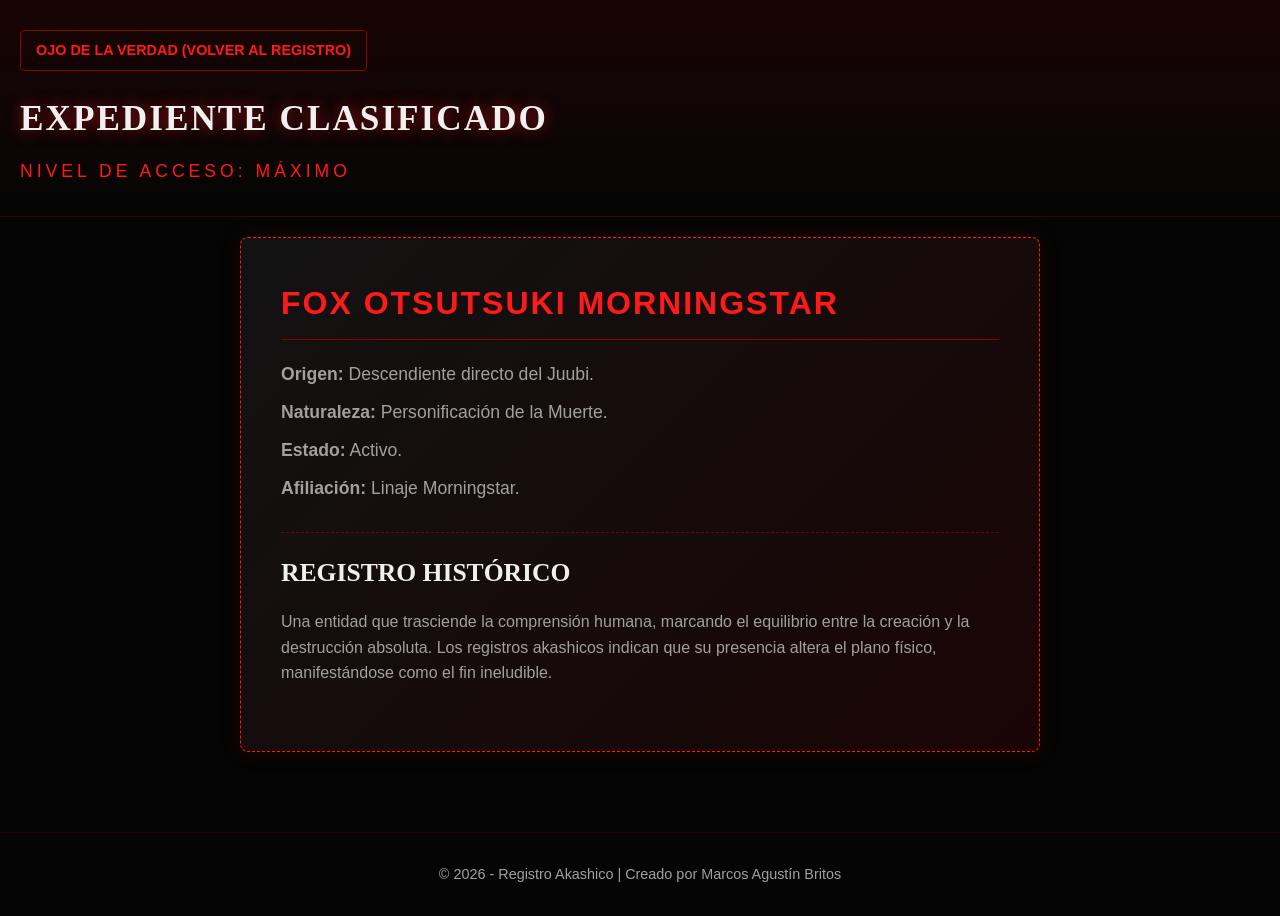
==== personajes/index-fichas.html @ d9dbcf6d "Primera versión del Registro Akashico" ====
<!DOCTYPE html>
<html lang="es">
<head>
    <meta charset="UTF-8">
    <meta name="viewport" content="width=device-width, initial-scale=1.0">
    <title>Expediente: Fox - Registro Akashico</title>
    <link rel="stylesheet" href="../css/styles.css">
</head>
<body>

    <header class="main-header chapter-header">
        <a href="../index.html" class="btn-back">Ojo de la Verdad (Volver al Registro)</a>
        <div class="header-content">
            <h1>Expediente Clasificado</h1>
            <p class="subtitle">Nivel de Acceso: Máximo</p>
        </div>
    </header>

    <main class="container">
        <div class="archive-box character-file">
            <h2 class="character-name">Fox Otsutsuki Morningstar</h2>
            
            <div class="character-details">
                <p><strong>Origen:</strong> Descendiente directo del Juubi.</p>
                <p><strong>Naturaleza:</strong> Personificación de la Muerte.</p>
                <p><strong>Estado:</strong> Activo.</p>
                <p><strong>Afiliación:</strong> Linaje Morningstar.</p>
            </div>

            <div class="character-lore">
                <h3>Registro Histórico</h3>
                <p>Una entidad que trasciende la comprensión humana, marcando el equilibrio entre la creación y la destrucción absoluta. Los registros akashicos indican que su presencia altera el plano físico, manifestándose como el fin ineludible.</p>
            </div>
        </div>
    </main>

    <footer class="main-footer">
        <p>&copy; 2026 - Registro Akashico | Creado por Marcos Agustín Britos</p>
    </footer>

</body>
</html>
---- css/styles.css ----
:root {
    --bg-dark: #050505;
    --bg-card: #121212;
    --text-main: #f0f0f0;
    --text-muted: #a0a0a0;
    --primary-red: #8b0000;
    --bright-red: #ff1a1a;
}

* {
    box-sizing: border-box;
    margin: 0;
    padding: 0;
}

body {
    background-color: var(--bg-dark);
    color: var(--text-main);
    font-family: 'Segoe UI', Tahoma, Geneva, Verdana, sans-serif;
    line-height: 1.6;
    overflow-x: hidden;
}

.container {
    max-width: 1100px;
    margin: 0 auto;
    padding: 20px;
}

/* Encabezado */
.main-header {
    background: linear-gradient(180deg, rgba(139,0,0,0.15) 0%, rgba(5,5,5,0) 100%);
    border-bottom: 1px solid rgba(139,0,0,0.3);
    text-align: center;
    padding: 60px 20px;
}

.main-header h1 {
    font-family: 'Georgia', serif;
    font-size: 2.8rem;
    color: var(--text-main);
    text-transform: uppercase;
    letter-spacing: 2px;
    text-shadow: 0 0 15px rgba(255, 26, 26, 0.6);
}

.main-header .subtitle {
    font-size: 1.1rem;
    color: var(--bright-red);
    text-transform: uppercase;
    letter-spacing: 4px;
    margin-top: 10px;
}

/* Tarjeta Principal (Fox) */
.main-series {
    margin-bottom: 40px;
}

.featured-card {
    background-color: var(--bg-card);
    border: 1px solid rgba(255, 26, 26, 0.15);
    border-radius: 8px;
    overflow: hidden;
    box-shadow: 0 4px 20px rgba(0,0,0,0.5);
    transition: transform 0.3s ease, border-color 0.3s ease, box-shadow 0.3s ease;
}

.featured-card:hover {
    transform: translateY(-3px);
    border-color: var(--bright-red);
    box-shadow: 0 4px 25px rgba(255, 26, 26, 0.2);
}

.card-info {
    padding: 30px;
}

.card-info h2 {
    font-family: 'Georgia', serif;
    font-size: 1.8rem;
    margin-bottom: 15px;
    color: var(--text-main);
}

.card-info p {
    color: var(--text-muted);
    margin-bottom: 20px;
}

/* Grilla de Series de los Hijos */
.lineage-section {
    margin-bottom: 40px;
}

.section-title {
    font-family: 'Georgia', serif;
    font-size: 1.5rem;
    margin-bottom: 20px;
    border-left: 4px solid var(--primary-red);
    padding-left: 10px;
    text-transform: uppercase;
    letter-spacing: 1px;
}

.grid-container {
    display: grid;
    grid-template-columns: repeat(2, 1fr);
    gap: 20px;
}

.story-card {
    background-color: var(--bg-card);
    border: 1px solid rgba(255, 26, 26, 0.1);
    border-radius: 6px;
    padding: 25px;
    transition: all 0.3s ease;
}

.story-card:hover {
    border-color: rgba(255, 26, 26, 0.5);
    box-shadow: 0 0 15px rgba(255, 26, 26, 0.1);
    transform: translateY(-2px);
}

.story-card h4 {
    font-size: 1.3rem;
    margin-bottom: 10px;
}

.story-card p {
    color: var(--text-muted);
    font-size: 0.95rem;
    margin-bottom: 20px;
}

/* Botones y Enlaces */
.btn-primary, .btn-secondary, .btn-archive {
    display: inline-block;
    text-decoration: none;
    padding: 10px 20px;
    border-radius: 4px;
    font-weight: bold;
    transition: all 0.3s ease;
    text-transform: uppercase;
    font-size: 0.85rem;
    letter-spacing: 1px;
}

.btn-primary {
    background-color: var(--primary-red);
    color: var(--text-main);
    box-shadow: 0 0 10px rgba(139,0,0,0.4);
}

.btn-primary:hover {
    background-color: var(--bright-red);
    box-shadow: 0 0 15px var(--bright-red);
}

.btn-secondary {
    background-color: transparent;
    color: var(--text-main);
    border: 1px solid var(--primary-red);
}

.btn-secondary:hover {
    background-color: var(--primary-red);
    box-shadow: 0 0 10px rgba(139,0,0,0.3);
}

/* Caja de Fichas de Personajes */
.archive-section {
    margin-bottom: 40px;
}

.archive-box {
    background: linear-gradient(135deg, #121212 0%, #1a0505 100%);
    border: 1px dashed var(--primary-red);
    padding: 40px;
    text-align: center;
    border-radius: 8px;
}

.archive-box h3 {
    font-family: 'Georgia', serif;
    font-size: 1.6rem;
    margin-bottom: 10px;
}

.archive-box p {
    color: var(--text-muted);
    margin-bottom: 25px;
}

.btn-archive {
    background-color: transparent;
    color: var(--bright-red);
    border: 1px solid var(--bright-red);
}

.btn-archive:hover {
    background-color: rgba(255, 26, 26, 0.1);
    box-shadow: 0 0 15px rgba(255, 26, 26, 0.4);
}

/* Pie de Página */
.main-footer {
    border-top: 1px solid rgba(255, 26, 26, 0.1);
    text-align: center;
    padding: 30px 20px;
    color: var(--text-muted);
    font-size: 0.9rem;
    margin-top: 60px;
}

/* Ajuste Responsivo (Celulares) */
@media (max-width: 768px) {
    .grid-container {
        grid-template-columns: 1fr;
    }
    .main-header h1 {
        font-size: 2rem;
    }
}
/* --- NUEVOS ESTILOS PARA LECTURA Y FICHAS --- */
.btn-back {
    display: inline-block;
    color: var(--bright-red);
    text-decoration: none;
    font-weight: bold;
    margin-bottom: 20px;
    border: 1px solid var(--primary-red);
    padding: 8px 15px;
    border-radius: 4px;
    transition: 0.3s;
    font-size: 0.9rem;
    text-transform: uppercase;
}

.btn-back:hover {
    background: var(--primary-red);
    color: var(--text-main);
    box-shadow: 0 0 10px rgba(255, 26, 26, 0.4);
}

.chapter-header {
    padding: 30px 20px;
    text-align: left;
}

.chapter-header h1 {
    font-size: 2.2rem;
}

.reading-container {
    max-width: 750px; /* Más angosto para leer cómodo como en Webtoon */
    font-size: 1.1rem;
}

.chapter-content p {
    margin-bottom: 25px;
    line-height: 1.8;
    color: #e0e0e0;
}

.chapter-navigation {
    display: flex;
    justify-content: space-between;
    margin-top: 50px;
    padding-top: 20px;
    border-top: 1px solid rgba(255, 26, 26, 0.2);
}

/* Estilos de la Ficha (Expediente) */
.character-file {
    text-align: left;
    border-color: var(--bright-red);
    box-shadow: 0 0 20px rgba(139,0,0,0.2);
    max-width: 800px;
    margin: 0 auto;
}

.character-name {
    color: var(--bright-red);
    font-size: 2rem;
    margin-bottom: 20px;
    border-bottom: 1px solid var(--primary-red);
    padding-bottom: 10px;
    text-transform: uppercase;
    letter-spacing: 2px;
}

.character-details p {
    margin-bottom: 10px;
    font-size: 1.1rem;
}

.character-details strong {
    color: var(--text-muted);
}

.character-lore {
    margin-top: 30px;
    padding-top: 20px;
    border-top: 1px dashed rgba(255, 26, 26, 0.3);
}

.character-lore h3 {
    color: var(--text-main);
    margin-bottom: 15px;
    text-transform: uppercase;
    font-family: 'Georgia', serif;
}
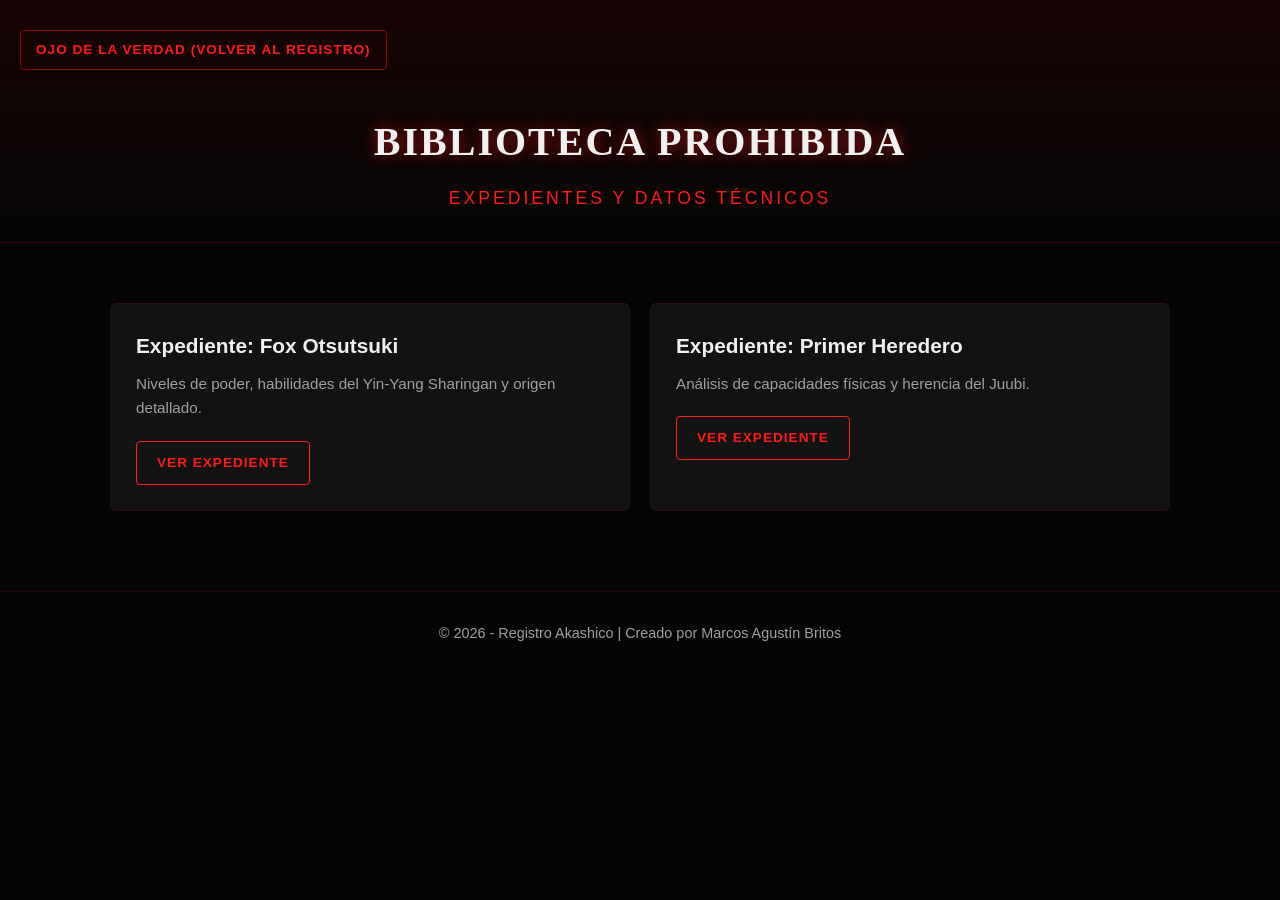
==== commit 5a082c0c: "segunda versión del Registro Akashico" ====
--- a/personajes/index-fichas.html
+++ b/personajes/index-fichas.html
@@ -3,35 +3,38 @@
 <head>
     <meta charset="UTF-8">
     <meta name="viewport" content="width=device-width, initial-scale=1.0">
-    <title>Expediente: Fox - Registro Akashico</title>
+    <title>Biblioteca Prohibida | Registro Akashico</title>
+    <!-- Volvemos dos niveles para llegar a la raíz y entrar a css -->
     <link rel="stylesheet" href="../css/styles.css">
 </head>
 <body>
 
     <header class="main-header chapter-header">
         <a href="../index.html" class="btn-back">Ojo de la Verdad (Volver al Registro)</a>
-        <div class="header-content">
-            <h1>Expediente Clasificado</h1>
-            <p class="subtitle">Nivel de Acceso: Máximo</p>
+        <div class="header-content" style="text-align: center; margin-top: 20px;">
+            <h1 style="font-size: 2.5rem; text-shadow: 0 0 15px rgba(255, 26, 26, 0.6);">Biblioteca Prohibida</h1>
+            <p class="subtitle" style="color: var(--bright-red); letter-spacing: 3px; margin-top: 10px;">Expedientes y Datos Técnicos</p>
         </div>
     </header>
 
-    <main class="container">
-        <div class="archive-box character-file">
-            <h2 class="character-name">Fox Otsutsuki Morningstar</h2>
+    <main class="container" style="margin-top: 40px;">
+        
+        <div class="grid-container">
+            <!-- Ficha de Fox -->
+            <div class="story-card archive-card">
+                <h4>Expediente: Fox Otsutsuki</h4>
+                <p>Niveles de poder, habilidades del Yin-Yang Sharingan y origen detallado.</p>
+                <a href="fox.html" class="btn-archive">Ver Expediente</a>
+            </div>
             
-            <div class="character-details">
-                <p><strong>Origen:</strong> Descendiente directo del Juubi.</p>
-                <p><strong>Naturaleza:</strong> Personificación de la Muerte.</p>
-                <p><strong>Estado:</strong> Activo.</p>
-                <p><strong>Afiliación:</strong> Linaje Morningstar.</p>
-            </div>
-
-            <div class="character-lore">
-                <h3>Registro Histórico</h3>
-                <p>Una entidad que trasciende la comprensión humana, marcando el equilibrio entre la creación y la destrucción absoluta. Los registros akashicos indican que su presencia altera el plano físico, manifestándose como el fin ineludible.</p>
+            <!-- Ficha del Primer Hijo -->
+            <div class="story-card archive-card">
+                <h4>Expediente: Primer Heredero</h4>
+                <p>Análisis de capacidades físicas y herencia del Juubi.</p>
+                <a href="hijo1.html" class="btn-archive">Ver Expediente</a>
             </div>
         </div>
+
     </main>
 
     <footer class="main-footer">
--- a/css/styles.css
+++ b/css/styles.css
@@ -1,3 +1,4 @@
+/* --- VARIABLES GLOBALES --- */
 :root {
     --bg-dark: #050505;
     --bg-card: #121212;
@@ -7,6 +8,7 @@
     --bright-red: #ff1a1a;
 }
 
+/* --- RESET Y ESTILOS BASE --- */
 * {
     box-sizing: border-box;
     margin: 0;
@@ -27,7 +29,7 @@
     padding: 20px;
 }
 
-/* Encabezado */
+/* --- ENCABEZADOS --- */
 .main-header {
     background: linear-gradient(180deg, rgba(139,0,0,0.15) 0%, rgba(5,5,5,0) 100%);
     border-bottom: 1px solid rgba(139,0,0,0.3);
@@ -52,7 +54,7 @@
     margin-top: 10px;
 }
 
-/* Tarjeta Principal (Fox) */
+/* --- SECCIONES DEL HOME (TARJETAS Y GRILLA) --- */
 .main-series {
     margin-bottom: 40px;
 }
@@ -88,7 +90,6 @@
     margin-bottom: 20px;
 }
 
-/* Grilla de Series de los Hijos */
 .lineage-section {
     margin-bottom: 40px;
 }
@@ -134,8 +135,8 @@
     margin-bottom: 20px;
 }
 
-/* Botones y Enlaces */
-.btn-primary, .btn-secondary, .btn-archive {
+/* --- BOTONES --- */
+.btn-primary, .btn-secondary, .btn-archive, .btn-back {
     display: inline-block;
     text-decoration: none;
     padding: 10px 20px;
@@ -169,7 +170,20 @@
     box-shadow: 0 0 10px rgba(139,0,0,0.3);
 }
 
-/* Caja de Fichas de Personajes */
+.btn-back {
+    margin-bottom: 20px;
+    border: 1px solid var(--primary-red);
+    padding: 8px 15px;
+    color: var(--bright-red);
+}
+
+.btn-back:hover {
+    background: var(--primary-red);
+    color: var(--text-main);
+    box-shadow: 0 0 10px rgba(255, 26, 26, 0.4);
+}
+
+/* --- BIBLIOTECA / ARCHIVOS --- */
 .archive-section {
     margin-bottom: 40px;
 }
@@ -204,7 +218,77 @@
     box-shadow: 0 0 15px rgba(255, 26, 26, 0.4);
 }
 
-/* Pie de Página */
+/* --- ESTILOS DE LECTURA (CAPÍTULOS) --- */
+.chapter-header {
+    padding: 30px 20px;
+    text-align: left;
+}
+
+.chapter-header h1 {
+    font-size: 2.2rem;
+}
+
+.reading-container {
+    max-width: 750px;
+    font-size: 1.1rem;
+}
+
+.chapter-content p {
+    margin-bottom: 25px;
+    line-height: 1.8;
+    color: #e0e0e0;
+}
+
+.chapter-navigation {
+    display: flex;
+    justify-content: space-between;
+    margin-top: 50px;
+    padding-top: 20px;
+    border-top: 1px solid rgba(255, 26, 26, 0.2);
+}
+
+/* --- ESTILOS DE FICHA DE PERSONAJE --- */
+.character-file {
+    text-align: left;
+    border-color: var(--bright-red);
+    box-shadow: 0 0 20px rgba(139,0,0,0.2);
+    max-width: 800px;
+    margin: 0 auto;
+}
+
+.character-name {
+    color: var(--bright-red);
+    font-size: 2rem;
+    margin-bottom: 20px;
+    border-bottom: 1px solid var(--primary-red);
+    padding-bottom: 10px;
+    text-transform: uppercase;
+    letter-spacing: 2px;
+}
+
+.character-details p {
+    margin-bottom: 10px;
+    font-size: 1.1rem;
+}
+
+.character-details strong {
+    color: var(--text-muted);
+}
+
+.character-lore {
+    margin-top: 30px;
+    padding-top: 20px;
+    border-top: 1px dashed rgba(255, 26, 26, 0.3);
+}
+
+.character-lore h3 {
+    color: var(--text-main);
+    margin-bottom: 15px;
+    text-transform: uppercase;
+    font-family: 'Georgia', serif;
+}
+
+/* --- PIE DE PÁGINA --- */
 .main-footer {
     border-top: 1px solid rgba(255, 26, 26, 0.1);
     text-align: center;
@@ -214,7 +298,7 @@
     margin-top: 60px;
 }
 
-/* Ajuste Responsivo (Celulares) */
+/* --- RESPONSIVE --- */
 @media (max-width: 768px) {
     .grid-container {
         grid-template-columns: 1fr;
@@ -222,93 +306,4 @@
     .main-header h1 {
         font-size: 2rem;
     }
-}
-/* --- NUEVOS ESTILOS PARA LECTURA Y FICHAS --- */
-.btn-back {
-    display: inline-block;
-    color: var(--bright-red);
-    text-decoration: none;
-    font-weight: bold;
-    margin-bottom: 20px;
-    border: 1px solid var(--primary-red);
-    padding: 8px 15px;
-    border-radius: 4px;
-    transition: 0.3s;
-    font-size: 0.9rem;
-    text-transform: uppercase;
-}
-
-.btn-back:hover {
-    background: var(--primary-red);
-    color: var(--text-main);
-    box-shadow: 0 0 10px rgba(255, 26, 26, 0.4);
-}
-
-.chapter-header {
-    padding: 30px 20px;
-    text-align: left;
-}
-
-.chapter-header h1 {
-    font-size: 2.2rem;
-}
-
-.reading-container {
-    max-width: 750px; /* Más angosto para leer cómodo como en Webtoon */
-    font-size: 1.1rem;
-}
-
-.chapter-content p {
-    margin-bottom: 25px;
-    line-height: 1.8;
-    color: #e0e0e0;
-}
-
-.chapter-navigation {
-    display: flex;
-    justify-content: space-between;
-    margin-top: 50px;
-    padding-top: 20px;
-    border-top: 1px solid rgba(255, 26, 26, 0.2);
-}
-
-/* Estilos de la Ficha (Expediente) */
-.character-file {
-    text-align: left;
-    border-color: var(--bright-red);
-    box-shadow: 0 0 20px rgba(139,0,0,0.2);
-    max-width: 800px;
-    margin: 0 auto;
-}
-
-.character-name {
-    color: var(--bright-red);
-    font-size: 2rem;
-    margin-bottom: 20px;
-    border-bottom: 1px solid var(--primary-red);
-    padding-bottom: 10px;
-    text-transform: uppercase;
-    letter-spacing: 2px;
-}
-
-.character-details p {
-    margin-bottom: 10px;
-    font-size: 1.1rem;
-}
-
-.character-details strong {
-    color: var(--text-muted);
-}
-
-.character-lore {
-    margin-top: 30px;
-    padding-top: 20px;
-    border-top: 1px dashed rgba(255, 26, 26, 0.3);
-}
-
-.character-lore h3 {
-    color: var(--text-main);
-    margin-bottom: 15px;
-    text-transform: uppercase;
-    font-family: 'Georgia', serif;
 }
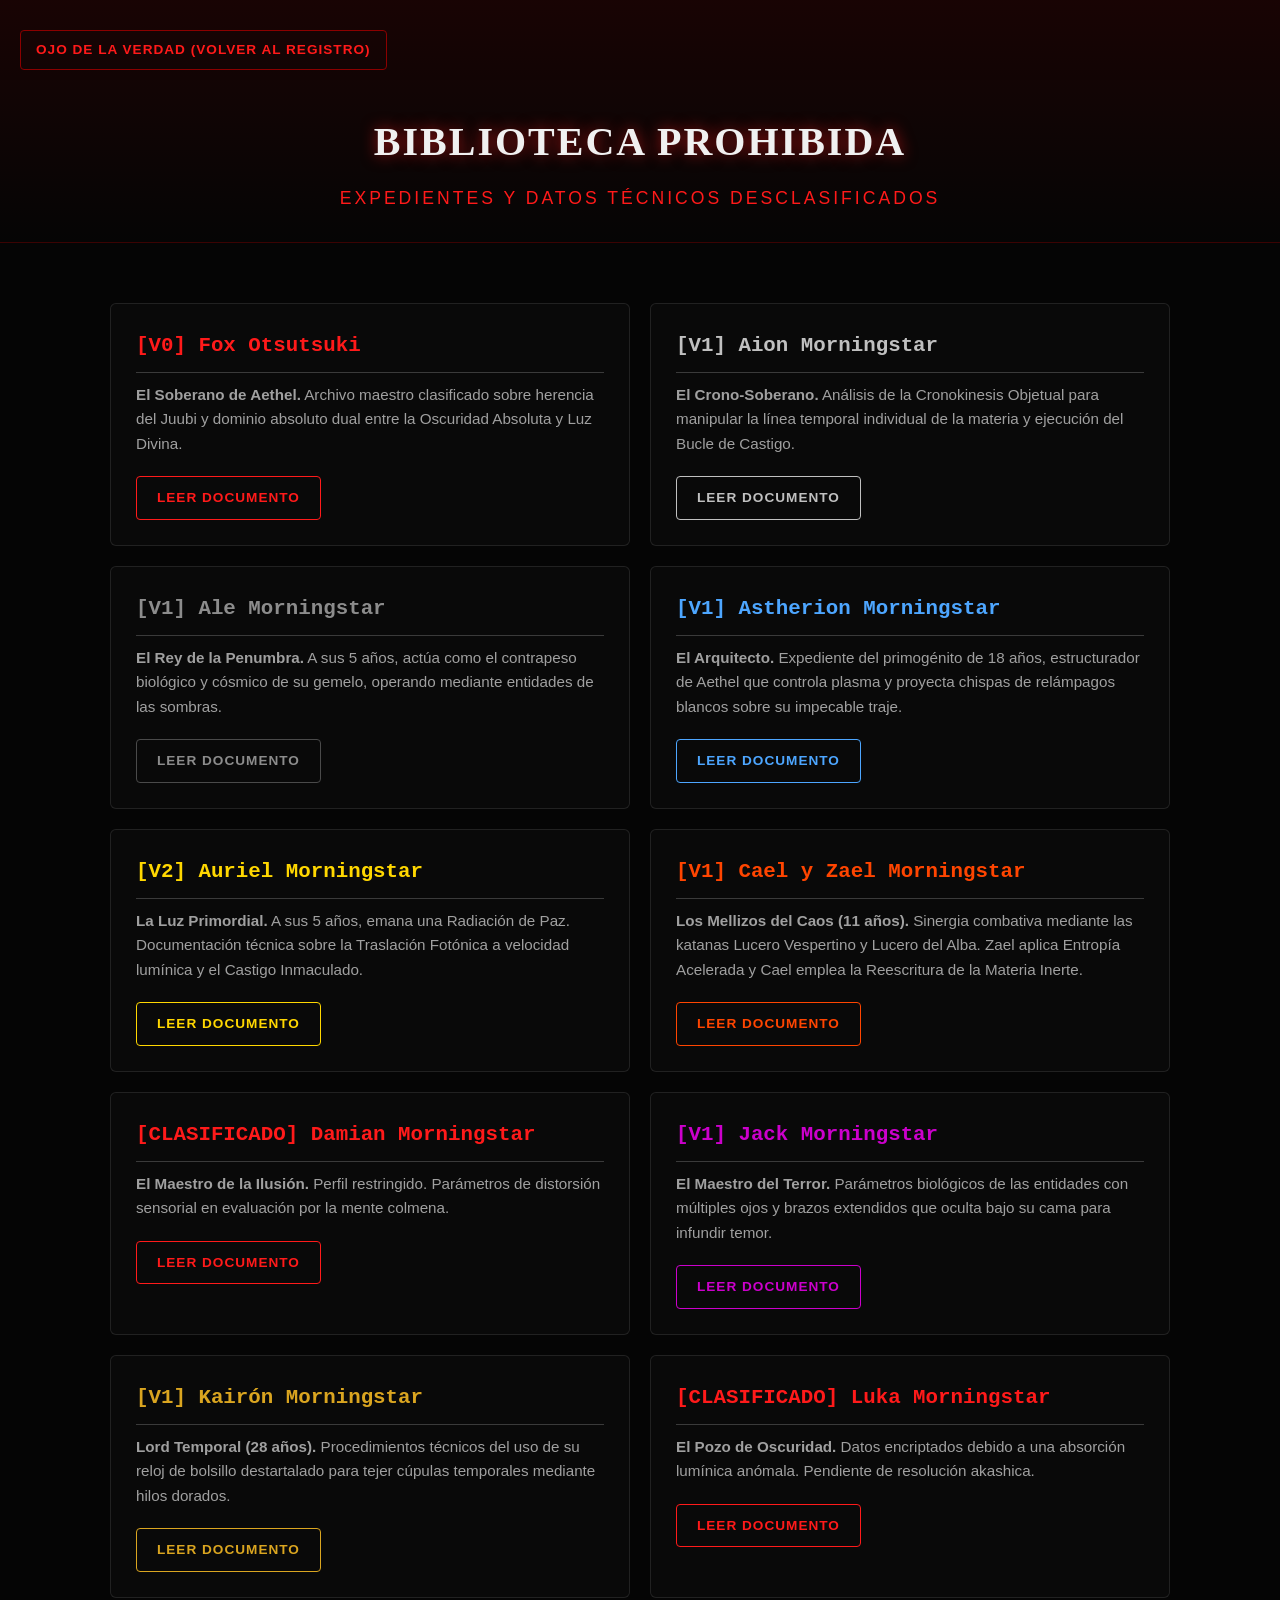
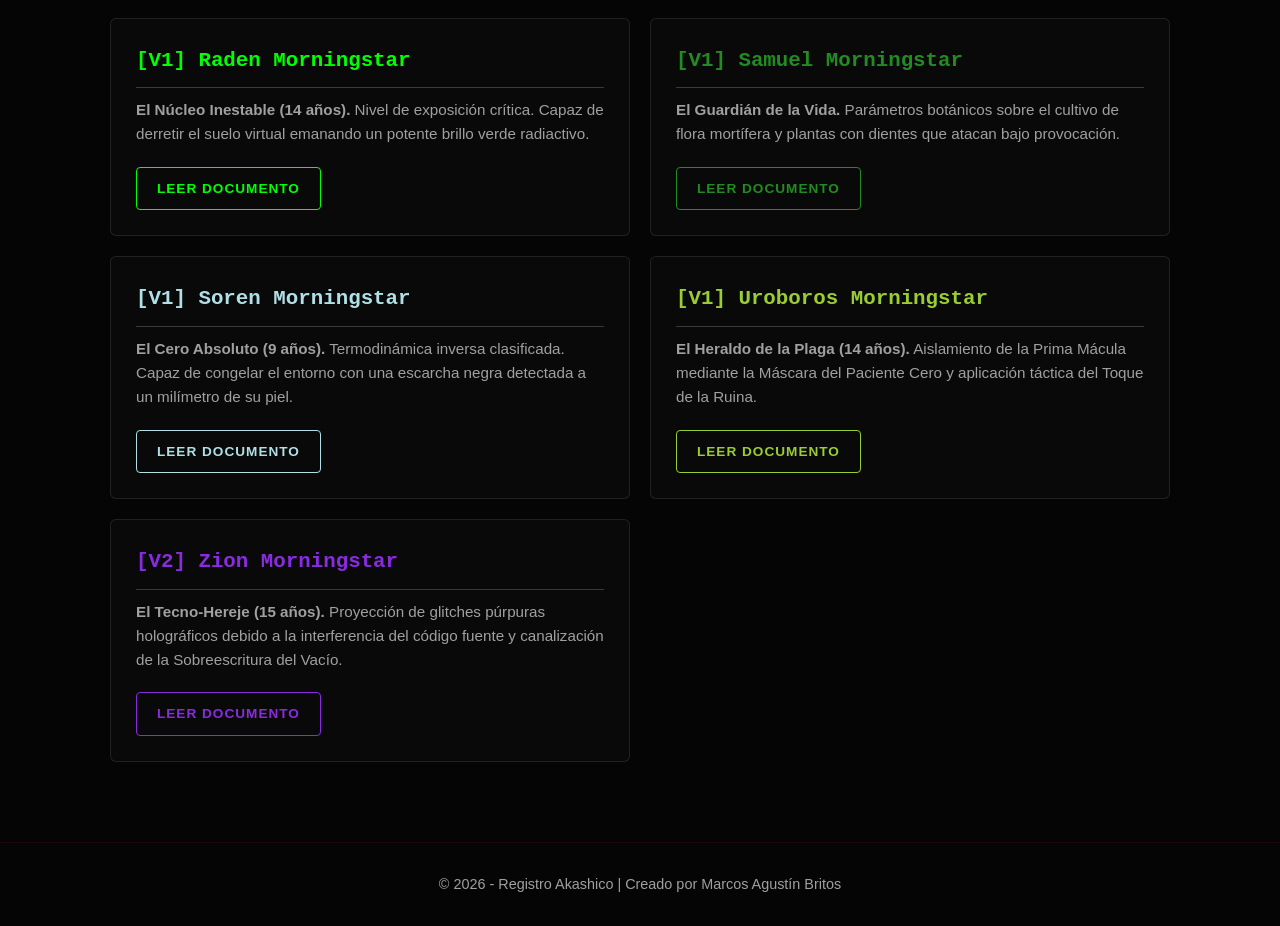
==== commit 6eef2533: "actualice expedientes" ====
--- a/personajes/index-fichas.html
+++ b/personajes/index-fichas.html
@@ -6,6 +6,109 @@
     <title>Biblioteca Prohibida | Registro Akashico</title>
     <!-- Volvemos dos niveles para llegar a la raíz y entrar a css -->
     <link rel="stylesheet" href="../css/styles.css">
+    
+    <!-- MAGIA CSS: EFECTOS GLOBALES PARA LOS EXPEDIENTES -->
+    <style>
+        body {
+            transition: all 0.5s ease;
+            position: relative;
+        }
+
+        body::before, body::after {
+            content: '';
+            position: fixed;
+            inset: 0;
+            z-index: 9999;
+            pointer-events: none;
+            opacity: 0;
+            transition: opacity 0.5s ease;
+            display: flex;
+            justify-content: center;
+            align-items: center;
+            text-align: center;
+        }
+
+        /* EXPEDIENTE: FOX */
+        body:has(.card-fox:hover) { background: radial-gradient(circle, #ffffff 10%, #000000 90%); color: #fff; }
+        body:has(.card-fox:hover)::before { content: "S O B E R A N O  D E  A E T H E L"; font-size: 4rem; color: transparent; -webkit-text-stroke: 2px var(--bright-red); opacity: 0.3; letter-spacing: 30px; text-shadow: 0 0 20px rgba(255, 0, 0, 0.5); }
+
+        /* EXPEDIENTE: AION */
+        body:has(.card-aion:hover) { filter: grayscale(100%) contrast(120%); }
+        body:has(.card-aion:hover)::before { content: "⏳ REGRESIÓN BIOLÓGICA ACTIVADA ⏳"; font-family: monospace; font-size: 2rem; color: white; top: 20px; bottom: auto; opacity: 0.8; letter-spacing: 5px; }
+        body:has(.card-aion:hover) .grid-container { animation: time-reverse 0.1s infinite alternate; }
+        @keyframes time-reverse { 0% { transform: translateX(-2px); } 100% { transform: translateX(2px); } }
+
+        /* EXPEDIENTE: ALE */
+        body:has(.card-ale:hover) { background-color: #000; }
+        body:has(.card-ale:hover) main > *:not(.grid-container) { opacity: 0.1; }
+        body:has(.card-ale:hover)::before { background: radial-gradient(circle at 50% 50%, transparent 10%, rgba(0,0,0,0.95) 80%); opacity: 1; }
+
+        /* EXPEDIENTE: ASTHERION */
+        body:has(.card-astherion:hover)::before { content: "⚡ PROTOCOLO ARQUITECTO ⚡"; font-size: 4rem; color: #4da6ff; opacity: 0.15; animation: text-glitch 0.1s infinite; }
+
+        /* EXPEDIENTE: AURIEL */
+        body:has(.card-auriel:hover) { background-color: #ffffff; color: #000 !important; filter: brightness(1.2) contrast(1.1); }
+        body:has(.card-auriel:hover) * { box-shadow: none !important; text-shadow: 0 0 10px rgba(255, 215, 0, 0.8) !important; border-color: gold !important; color: #111; }
+
+        /* EXPEDIENTE: CAEL Y ZAEL */
+        @keyframes destroy-rebuild { 0% { filter: blur(0) grayscale(0); opacity: 1; transform: scale(1); } 40% { filter: blur(8px) grayscale(100%); opacity: 0.4; transform: scale(0.98) skewX(2deg); } 60% { filter: blur(5px) sepia(1) hue-rotate(-50deg) saturate(5); opacity: 0.6; transform: scale(1.02); } 100% { filter: blur(0) grayscale(0); opacity: 1; transform: scale(1); } }
+        body:has(.card-cael-zael:hover) main { animation: destroy-rebuild 2s infinite; }
+
+        /* EXPEDIENTE: DAMIAN */
+        body:has(.card-damian:hover) { background: linear-gradient(90deg, #002395 33%, #ffffff 33%, #ffffff 66%, #ed2939 66%); animation: warp-perspective 3s infinite alternate; }
+        @keyframes warp-perspective { 0% { transform: perspective(500px) rotateX(5deg); } 100% { transform: perspective(500px) rotateX(-5deg); } }
+
+        /* EXPEDIENTE: JACK */
+        body:has(.card-jack:hover) { background-color: #0a0000; filter: contrast(150%) saturate(150%); }
+        body:has(.card-jack:hover) * { color: #8b0000 !important; font-family: 'Courier New', Courier, monospace !important; }
+        body:has(.card-jack:hover)::before { content: "👁️ ALERTA BIOLÓGICA 👁️"; font-size: 6rem; color: red; opacity: 0.15; animation: jumpscare 0.4s infinite; }
+        @keyframes jumpscare { 0%, 90% { opacity: 0; transform: scale(1); } 95% { opacity: 0.8; transform: scale(1.5); } 100% { opacity: 0; } }
+
+        /* EXPEDIENTE: KAIRÓS */
+        body:has(.card-kairos:hover) { filter: sepia(0.8) hue-rotate(-10deg); }
+        body:has(.card-kairos:hover)::after { background: repeating-radial-gradient(circle, transparent, transparent 20px, rgba(218, 165, 32, 0.1) 21px, rgba(218, 165, 32, 0.1) 22px); opacity: 1; animation: clock-spin 10s linear infinite; }
+        @keyframes clock-spin { 100% { transform: rotate(360deg); } }
+
+        /* EXPEDIENTE: LUKA */
+        body:has(.card-luka:hover) { background-color: black; }
+        body:has(.card-luka:hover) main, body:has(.card-luka:hover) header { opacity: 0.05; }
+        body:has(.card-luka:hover) .card-luka { opacity: 1 !important; box-shadow: 0 0 50px rgba(255,255,255,0.8); z-index: 1000; position: relative; }
+
+        /* EXPEDIENTE: RADEN */
+        body:has(.card-raden:hover) { filter: sepia(1) hue-rotate(70deg) saturate(4) brightness(0.9); }
+        body:has(.card-raden:hover)::after { box-shadow: inset 0 0 150px #00ff00; opacity: 0.6; animation: geiger-pulse 0.2s infinite; }
+        @keyframes geiger-pulse { 0% { opacity: 0.5; } 100% { opacity: 0.7; } }
+
+        /* EXPEDIENTE: SAMUEL */
+        body:has(.card-samuel:hover) { background-color: #051a05; }
+        body:has(.card-samuel:hover)::before { content: "🌿 🥀 🌱 🌿 🥀 🌱"; font-size: 8rem; display: flex; flex-wrap: wrap; opacity: 0.2; color: #228b22; }
+
+        /* EXPEDIENTE: SOREN */
+        body:has(.card-soren:hover) { filter: hue-rotate(180deg) saturate(0.3) brightness(1.5); }
+        body:has(.card-soren:hover)::after { box-shadow: inset 0 0 200px rgba(176, 224, 230, 0.8); background: linear-gradient(to bottom, rgba(255,255,255,0.1), rgba(176,224,230,0.2)); opacity: 1; }
+
+        /* EXPEDIENTE: UROBOROS */
+        body:has(.card-uroboros:hover) { filter: sepia(0.5) hue-rotate(40deg) contrast(1.2); }
+        body:has(.card-uroboros:hover)::after { background: radial-gradient(circle, transparent, rgba(154, 205, 50, 0.3)); filter: blur(5px); opacity: 1; animation: miasma-drift 3s infinite alternate; }
+        @keyframes miasma-drift { 0% { transform: scale(1); opacity: 0.8; } 100% { transform: scale(1.1); opacity: 1; } }
+
+        /* EXPEDIENTE: ZION */
+        body:has(.card-zion:hover) { animation: system-glitch 0.2s infinite; }
+        body:has(.card-zion:hover)::before { content: "DATOS CORRUPTOS // SOBREESCRITURA INICIADA"; font-family: monospace; font-size: 3rem; color: #8a2be2; background: black; opacity: 0.5; animation: text-glitch 0.3s infinite; }
+        @keyframes system-glitch { 0% { filter: hue-rotate(0deg) contrast(100%); transform: translate(0, 0); } 20% { filter: hue-rotate(90deg) contrast(200%); transform: translate(-3px, 3px); } 40% { filter: hue-rotate(0deg) contrast(100%); transform: translate(3px, -3px); } 60% { filter: hue-rotate(180deg) contrast(300%); transform: translate(-2px, 2px); } 100% { filter: hue-rotate(0deg) contrast(100%); transform: translate(0, 0); } }
+        @keyframes text-glitch { 0% { opacity: 1; transform: skewX(0); } 50% { opacity: 0.8; transform: skewX(5deg); } 100% { opacity: 1; transform: skewX(0); } }
+
+        /* Estilo general para las tarjetas de archivo */
+        .archive-card {
+            border: 1px solid rgba(255, 255, 255, 0.1);
+            background: rgba(10, 10, 10, 0.8);
+        }
+        .archive-card h4 {
+            font-family: 'Courier New', Courier, monospace;
+            border-bottom: 1px solid rgba(255, 255, 255, 0.2);
+            padding-bottom: 10px;
+        }
+    </style>
 </head>
 <body>
 
@@ -13,26 +116,119 @@
         <a href="../index.html" class="btn-back">Ojo de la Verdad (Volver al Registro)</a>
         <div class="header-content" style="text-align: center; margin-top: 20px;">
             <h1 style="font-size: 2.5rem; text-shadow: 0 0 15px rgba(255, 26, 26, 0.6);">Biblioteca Prohibida</h1>
-            <p class="subtitle" style="color: var(--bright-red); letter-spacing: 3px; margin-top: 10px;">Expedientes y Datos Técnicos</p>
+            <p class="subtitle" style="color: var(--bright-red); letter-spacing: 3px; margin-top: 10px;">Expedientes y Datos Técnicos Desclasificados</p>
         </div>
     </header>
 
     <main class="container" style="margin-top: 40px;">
         
         <div class="grid-container">
+            
             <!-- Ficha de Fox -->
-            <div class="story-card archive-card">
-                <h4>Expediente: Fox Otsutsuki</h4>
-                <p>Niveles de poder, habilidades del Yin-Yang Sharingan y origen detallado.</p>
-                <a href="fox.html" class="btn-archive">Ver Expediente</a>
-            </div>
-            
-            <!-- Ficha del Primer Hijo -->
-            <div class="story-card archive-card">
-                <h4>Expediente: Primer Heredero</h4>
-                <p>Análisis de capacidades físicas y herencia del Juubi.</p>
-                <a href="hijo1.html" class="btn-archive">Ver Expediente</a>
-            </div>
+            <div class="story-card archive-card card-fox">
+                <h4 style="color: var(--bright-red);">[V0] Fox Otsutsuki</h4>
+                <p><strong>El Soberano de Aethel.</strong> Archivo maestro clasificado sobre herencia del Juubi y dominio absoluto dual entre la Oscuridad Absoluta y Luz Divina.</p>
+                <a href="fox.html" class="btn-archive" style="border-color: var(--bright-red);">Leer Documento</a>
+            </div>
+
+            <!-- Ficha de Aion -->
+            <div class="story-card archive-card card-aion">
+                <h4 style="color: #c0c0c0;">[V1] Aion Morningstar</h4>
+                <p><strong>El Crono-Soberano.</strong> Análisis de la Cronokinesis Objetual para manipular la línea temporal individual de la materia y ejecución del Bucle de Castigo.</p>
+                <a href="aion.html" class="btn-archive" style="border-color: #c0c0c0; color: #c0c0c0;">Leer Documento</a>
+            </div>
+
+            <!-- Ficha de Ale -->
+            <div class="story-card archive-card card-ale">
+                <h4 style="color: #8c8c8c;">[V1] Ale Morningstar</h4>
+                <p><strong>El Rey de la Penumbra.</strong> A sus 5 años, actúa como el contrapeso biológico y cósmico de su gemelo, operando mediante entidades de las sombras.</p>
+                <a href="ale.html" class="btn-archive" style="border-color: #4a4a4a; color: #8c8c8c;">Leer Documento</a>
+            </div>
+
+            <!-- Ficha de Astherion -->
+            <div class="story-card archive-card card-astherion">
+                <h4 style="color: #4da6ff;">[V1] Astherion Morningstar</h4>
+                <p><strong>El Arquitecto.</strong> Expediente del primogénito de 18 años, estructurador de Aethel que controla plasma y proyecta chispas de relámpagos blancos sobre su impecable traje.</p>
+                <a href="astherion.html" class="btn-archive" style="border-color: #4da6ff; color: #4da6ff;">Leer Documento</a>
+            </div>
+
+            <!-- Ficha de Auriel -->
+            <div class="story-card archive-card card-auriel">
+                <h4 style="color: #ffd700;">[V2] Auriel Morningstar</h4>
+                <p><strong>La Luz Primordial.</strong> A sus 5 años, emana una Radiación de Paz. Documentación técnica sobre la Traslación Fotónica a velocidad lumínica y el Castigo Inmaculado.</p>
+                <a href="auriel.html" class="btn-archive" style="border-color: #ffd700; color: #ffd700;">Leer Documento</a>
+            </div>
+
+            <!-- Ficha de Cael y Zael -->
+            <div class="story-card archive-card card-cael-zael">
+                <h4 style="color: #ff4500;">[V1] Cael y Zael Morningstar</h4>
+                <p><strong>Los Mellizos del Caos (11 años).</strong> Sinergia combativa mediante las katanas Lucero Vespertino y Lucero del Alba. Zael aplica Entropía Acelerada y Cael emplea la Reescritura de la Materia Inerte.</p>
+                <a href="cael-zael.html" class="btn-archive" style="border-color: #ff4500; color: #ff4500;">Leer Documento</a>
+            </div>
+
+            <!-- Ficha de Damian -->
+            <div class="story-card archive-card card-damian">
+                <h4 style="color: var(--bright-red);">[CLASIFICADO] Damian Morningstar</h4>
+                <p><strong>El Maestro de la Ilusión.</strong> Perfil restringido. Parámetros de distorsión sensorial en evaluación por la mente colmena.</p>
+                <a href="damian.html" class="btn-archive">Leer Documento</a>
+            </div>
+
+            <!-- Ficha de Jack -->
+            <div class="story-card archive-card card-jack">
+                <h4 style="color: #cc00cc;">[V1] Jack Morningstar</h4>
+                <p><strong>El Maestro del Terror.</strong> Parámetros biológicos de las entidades con múltiples ojos y brazos extendidos que oculta bajo su cama para infundir temor.</p>
+                <a href="jack.html" class="btn-archive" style="border-color: #cc00cc; color: #cc00cc;">Leer Documento</a>
+            </div>
+
+            <!-- Ficha de Kairon -->
+            <div class="story-card archive-card card-kairon">
+                <h4 style="color: #daa520;">[V1] Kairón Morningstar</h4>
+                <p><strong>Lord Temporal (28 años).</strong> Procedimientos técnicos del uso de su reloj de bolsillo destartalado para tejer cúpulas temporales mediante hilos dorados.</p>
+                <a href="kairon.html" class="btn-archive" style="border-color: #daa520; color: #daa520;">Leer Documento</a>
+            </div>
+
+            <!-- Ficha de Luka -->
+            <div class="story-card archive-card card-luka">
+                <h4 style="color: var(--bright-red);">[CLASIFICADO] Luka Morningstar</h4>
+                <p><strong>El Pozo de Oscuridad.</strong> Datos encriptados debido a una absorción lumínica anómala. Pendiente de resolución akashica.</p>
+                <a href="luka.html" class="btn-archive">Leer Documento</a>
+            </div>
+
+            <!-- Ficha de Raden -->
+            <div class="story-card archive-card card-raden">
+                <h4 style="color: #00ff00;">[V1] Raden Morningstar</h4>
+                <p><strong>El Núcleo Inestable (14 años).</strong> Nivel de exposición crítica. Capaz de derretir el suelo virtual emanando un potente brillo verde radiactivo.</p>
+                <a href="raden.html" class="btn-archive" style="border-color: #00ff00; color: #00ff00;">Leer Documento</a>
+            </div>
+
+            <!-- Ficha de Samuel -->
+            <div class="story-card archive-card card-samuel">
+                <h4 style="color: #228b22;">[V1] Samuel Morningstar</h4>
+                <p><strong>El Guardián de la Vida.</strong> Parámetros botánicos sobre el cultivo de flora mortífera y plantas con dientes que atacan bajo provocación.</p>
+                <a href="samuel.html" class="btn-archive" style="border-color: #228b22; color: #228b22;">Leer Documento</a>
+            </div>
+
+            <!-- Ficha de Soren -->
+            <div class="story-card archive-card card-soren">
+                <h4 style="color: #b0e0e6;">[V1] Soren Morningstar</h4>
+                <p><strong>El Cero Absoluto (9 años).</strong> Termodinámica inversa clasificada. Capaz de congelar el entorno con una escarcha negra detectada a un milímetro de su piel.</p>
+                <a href="soren.html" class="btn-archive" style="border-color: #b0e0e6; color: #b0e0e6;">Leer Documento</a>
+            </div>
+
+            <!-- Ficha de Uroboros -->
+            <div class="story-card archive-card card-uroboros">
+                <h4 style="color: #9acd32;">[V1] Uroboros Morningstar</h4>
+                <p><strong>El Heraldo de la Plaga (14 años).</strong> Aislamiento de la Prima Mácula mediante la Máscara del Paciente Cero y aplicación táctica del Toque de la Ruina.</p>
+                <a href="uroboros.html" class="btn-archive" style="border-color: #9acd32; color: #9acd32;">Leer Documento</a>
+            </div>
+
+            <!-- Ficha de Zion -->
+            <div class="story-card archive-card card-zion">
+                <h4 style="color: #8a2be2;">[V2] Zion Morningstar</h4>
+                <p><strong>El Tecno-Hereje (15 años).</strong> Proyección de glitches púrpuras holográficos debido a la interferencia del código fuente y canalización de la Sobreescritura del Vacío.</p>
+                <a href="zion.html" class="btn-archive" style="border-color: #8a2be2; color: #8a2be2;">Leer Documento</a>
+            </div>
+
         </div>
 
     </main>
